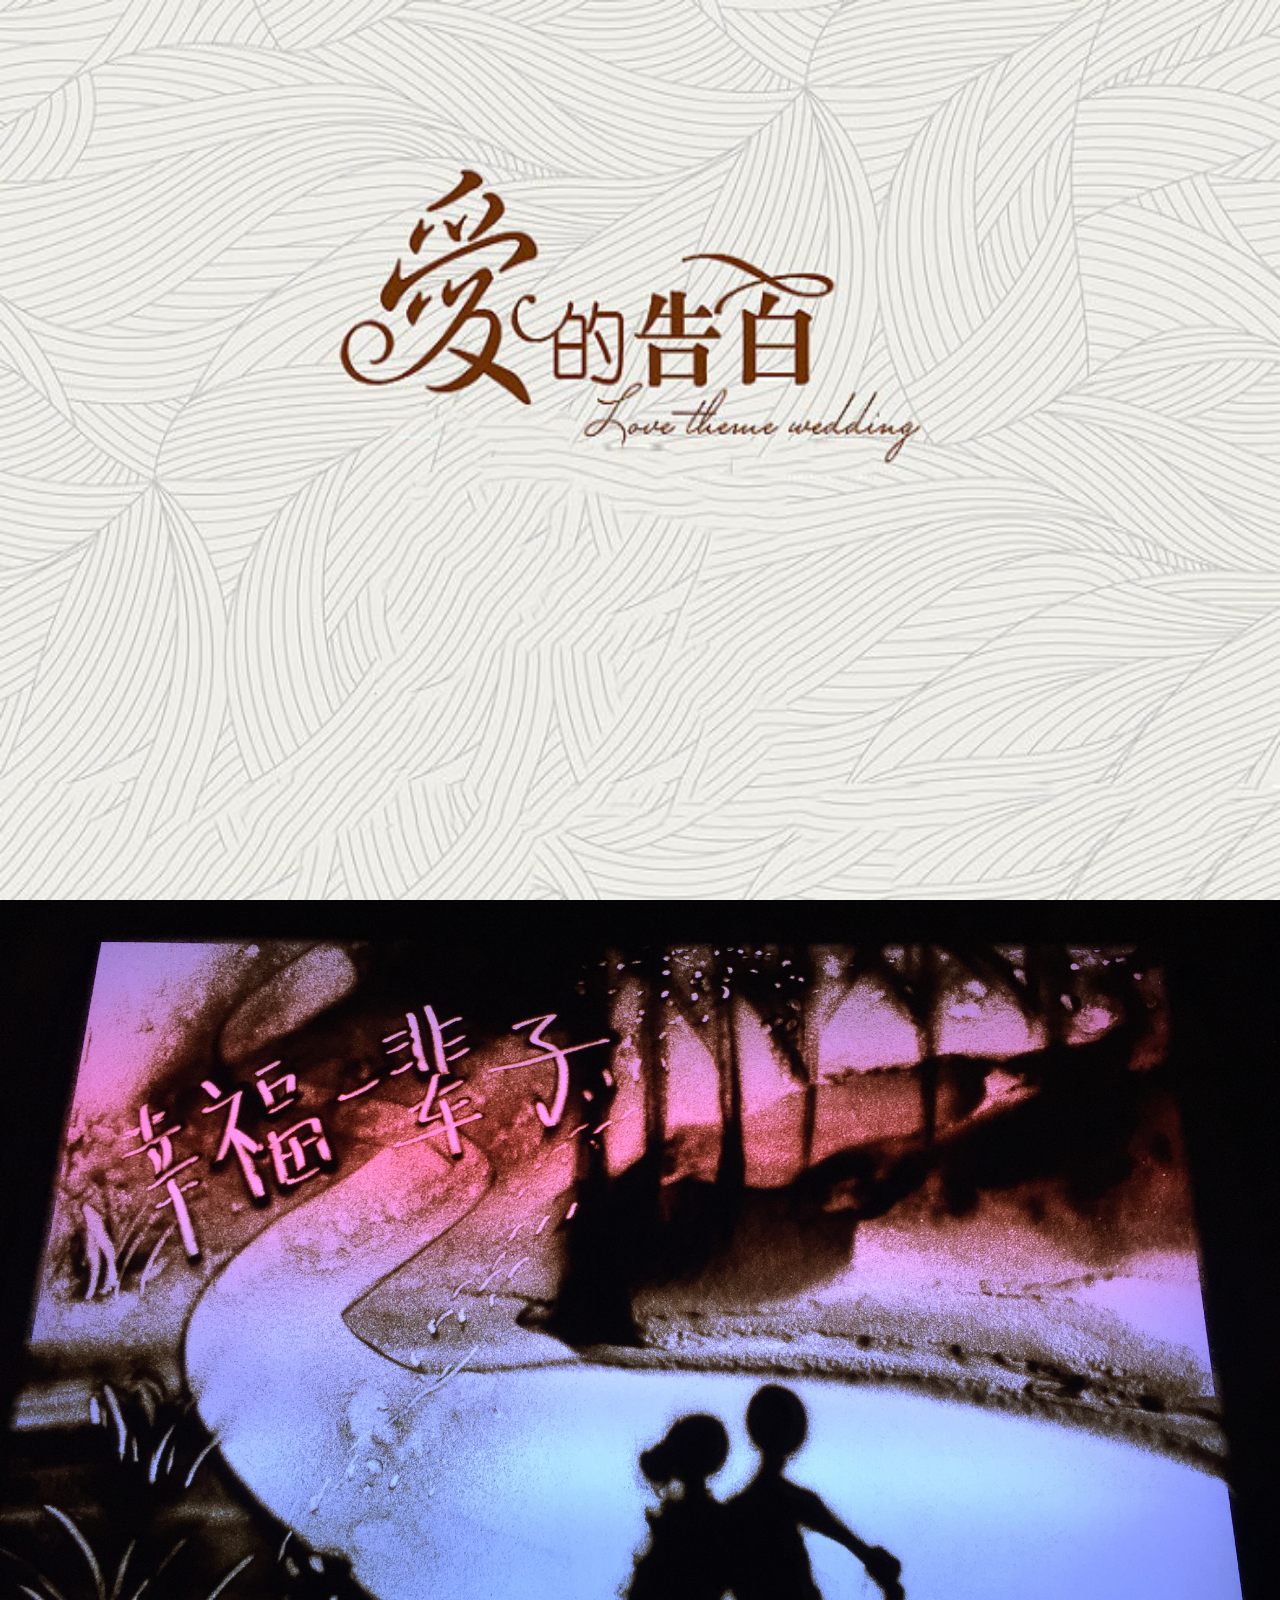
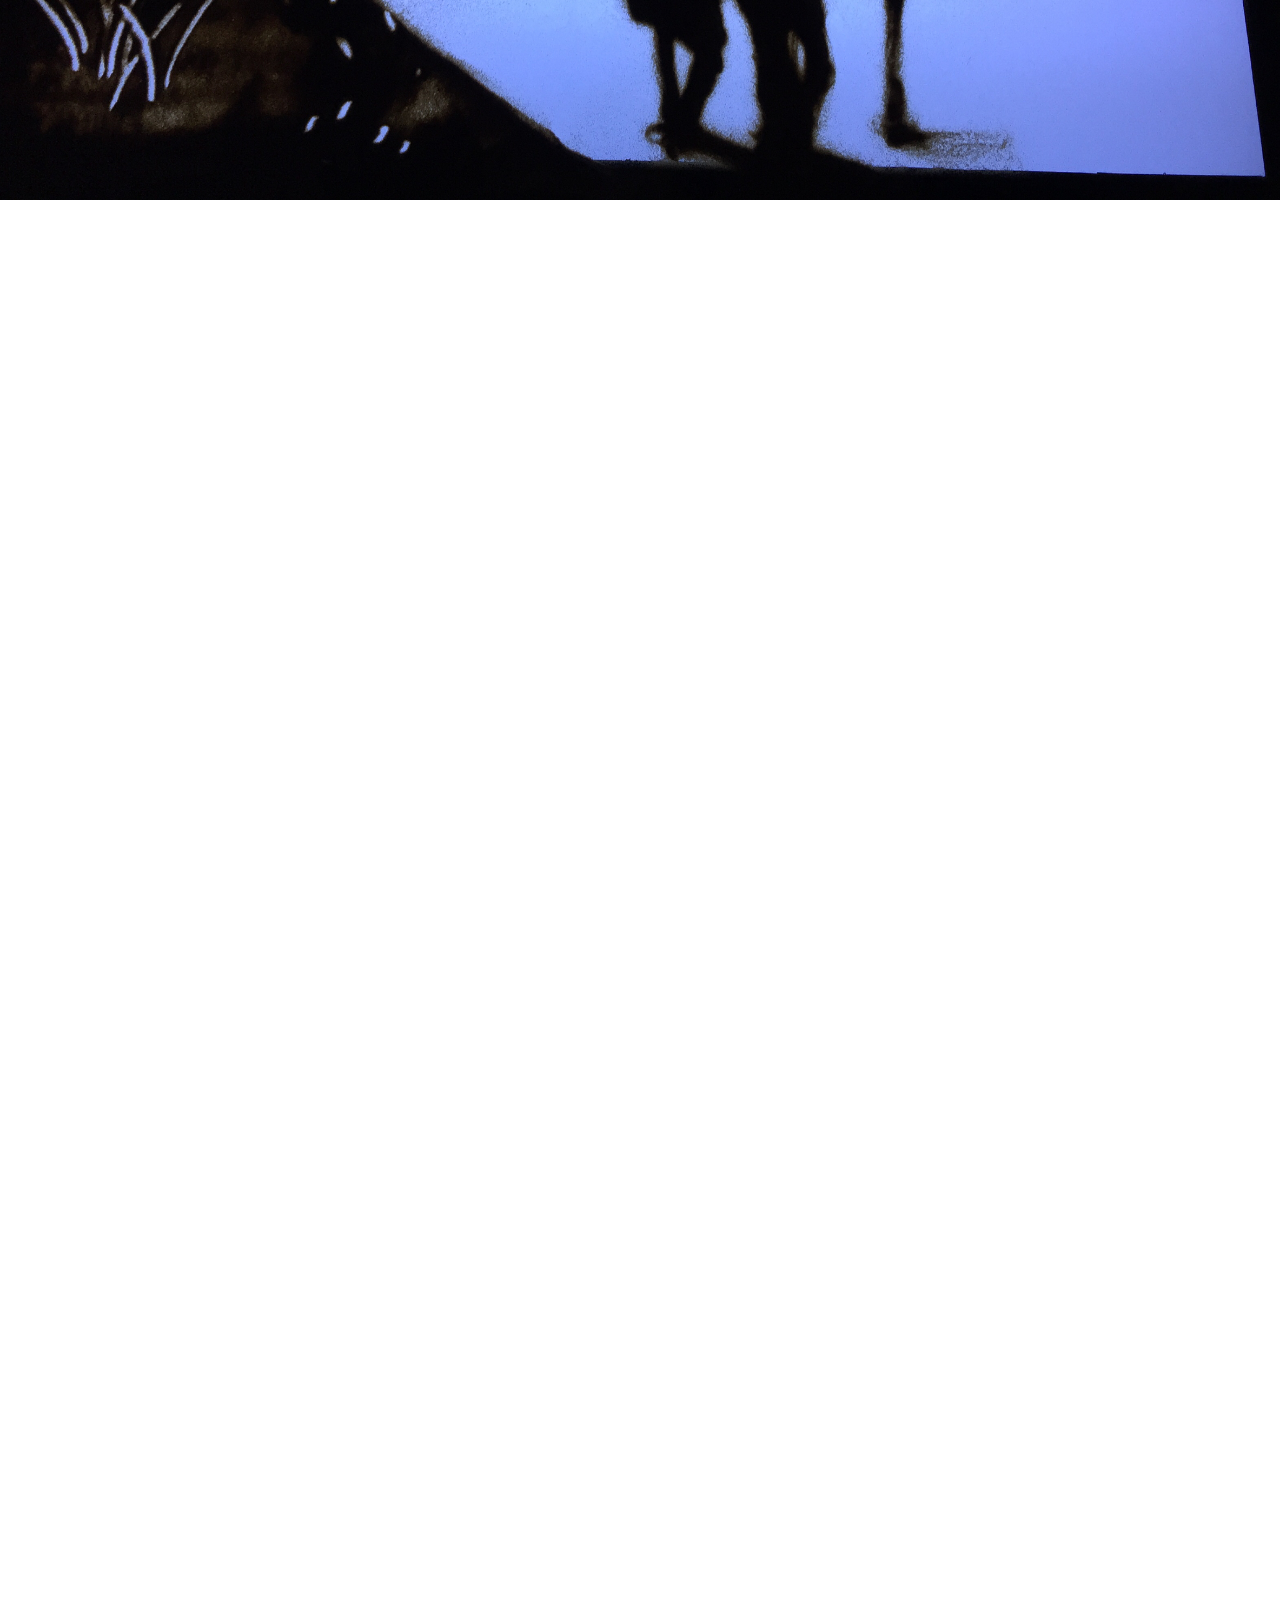
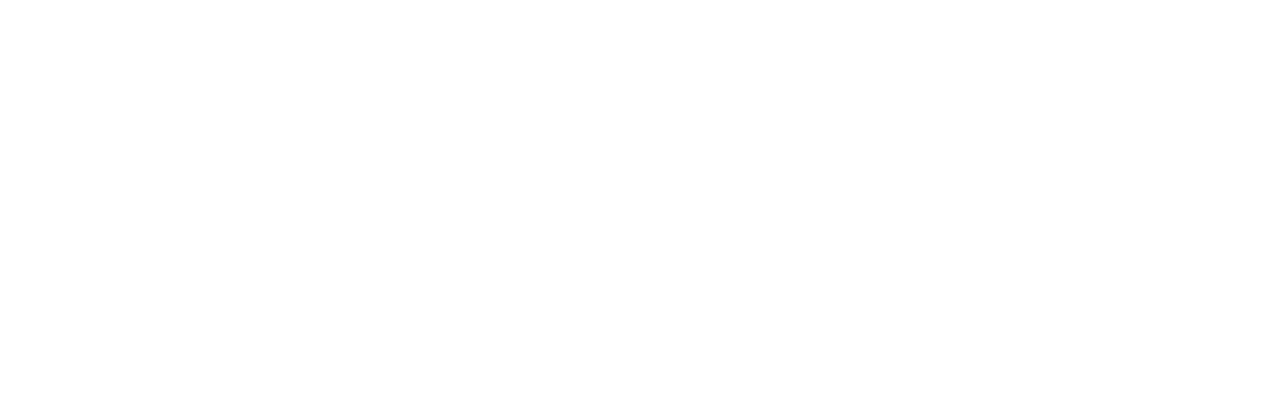
==== love.html @ 3861c50b "love 2018-11-20" ====
<!DOCTYPE html>
<html lang="en">
<head>
	<meta charset="UTF-8">
	<title>LOVE</title>
	<link rel="stylesheet" href="./css/love.css">
</head>
<body>
	<div class="container">
		<div class="kong"></div>
		<div class='first'>
			<div wz='3'></div>
			<div wz='11'></div>
		</div>
		<div>
			<div wz='1'></div>
			<div wz='4'></div>
			<div wz='7'></div>
			<div wz='12'></div>
			<div wz='15'></div>
		</div>
		<div>
			<div wz='2'></div>
			<div wz='5'></div>
			<div wz='8'></div>
			<div wz='13'></div>
			<div wz='16'></div>
		</div>
		<div>
			<div wz='6'></div>
			<div wz='9'></div>
			<div wz='14'></div>
		</div>
		<div>
			<div wz='10'></div>
		</div>
	</div>
	<script src="./js/jquery-1.min.js"></script>
	<script src="./js/love.js"></script>
</body>
</html>
---- css/love.css ----
html,body{
	margin: 0;
	padding: 0;
	width: 100%;
	height: 100%;
	overflow: hidden;
}
.container{
	position: absolute;
	top: 0;
	left: 0;
	transition: 1s;
	/*padding: 0 5%;*/
}

.container>div:not(.kong){
	display: flex;
	align-items: center;
	justify-content: center;
	flex-direction: row;
}
.kong{
	/*height: 200px;*/
}
.container>div>div{
	/*flex: 1;*/
	/*border: 1px solid black;*/
	background: red;
	/*padding: 5px;*/
	/* display: flex;
	align-items: center;
	justify-content: center;
	flex-direction: column; */
}

.content{
	position: fixed;
	font-size: 36px;
	color: #00c2ff;
}
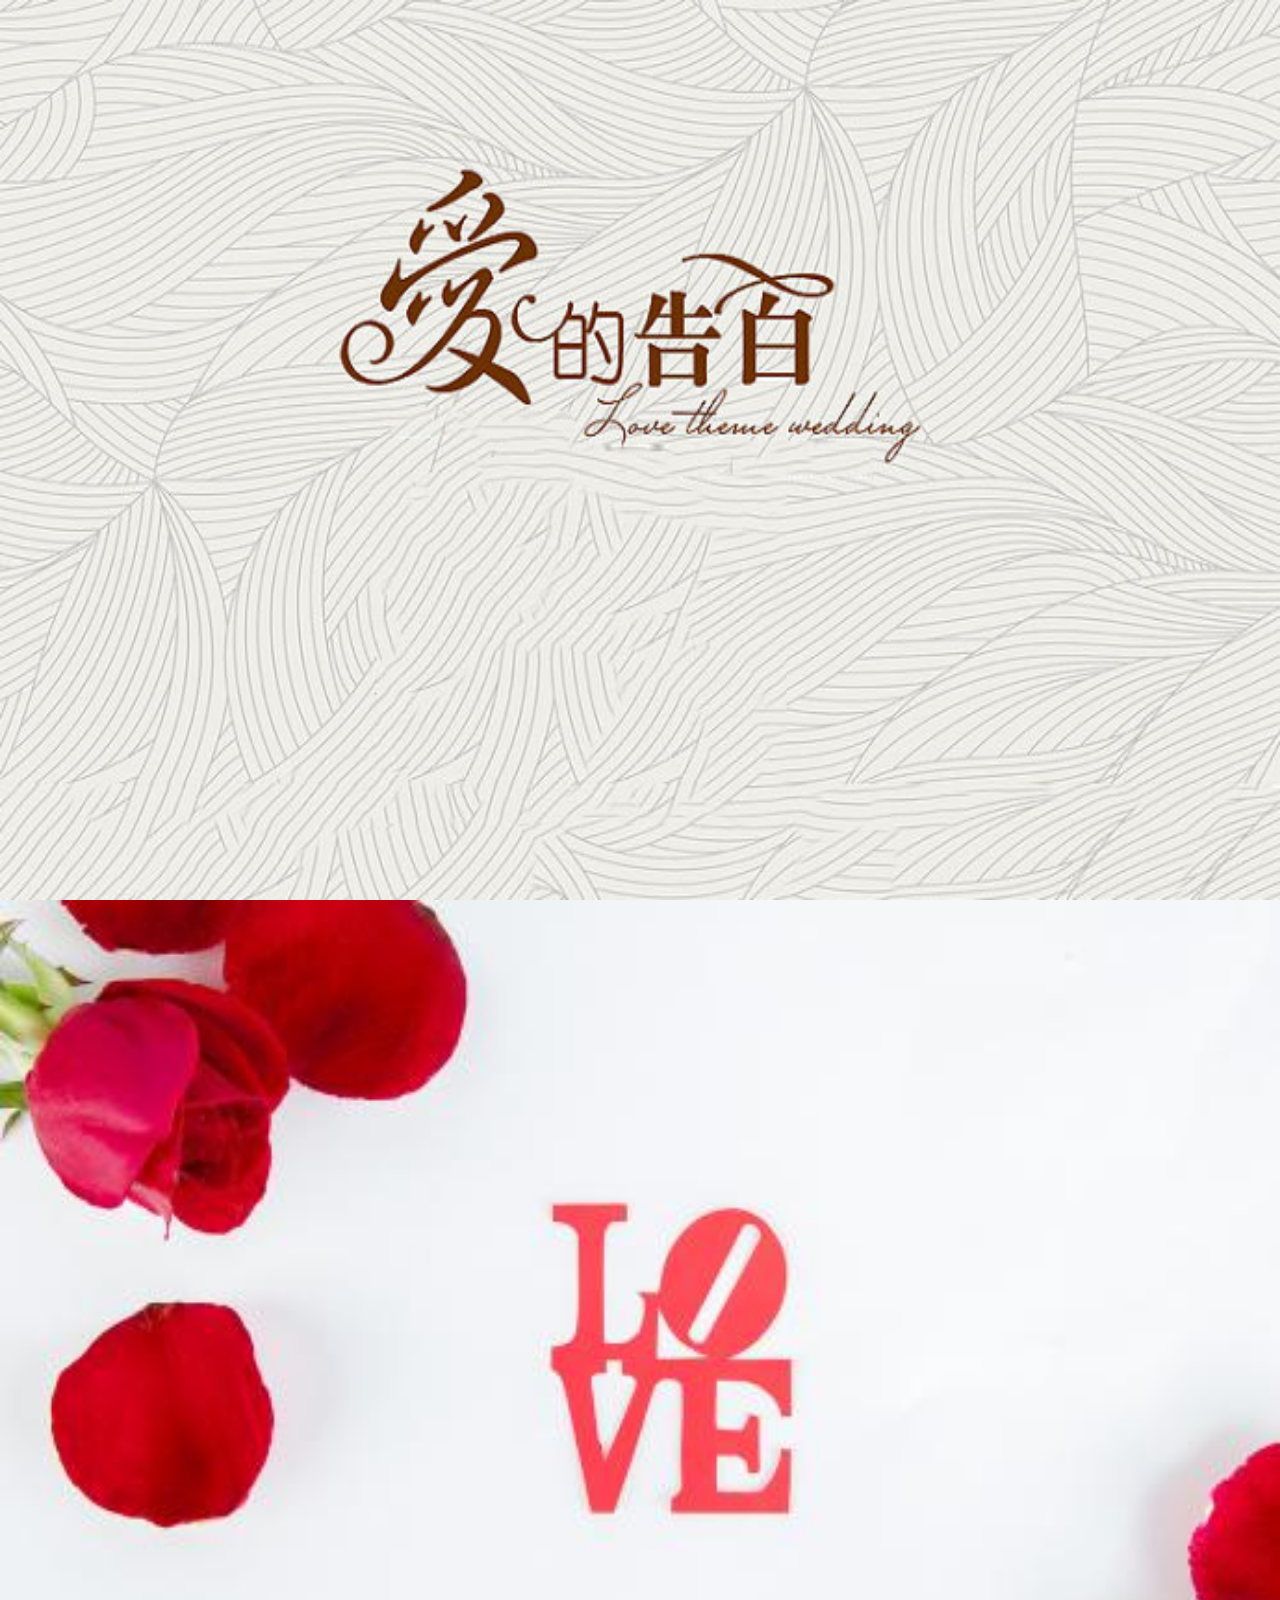
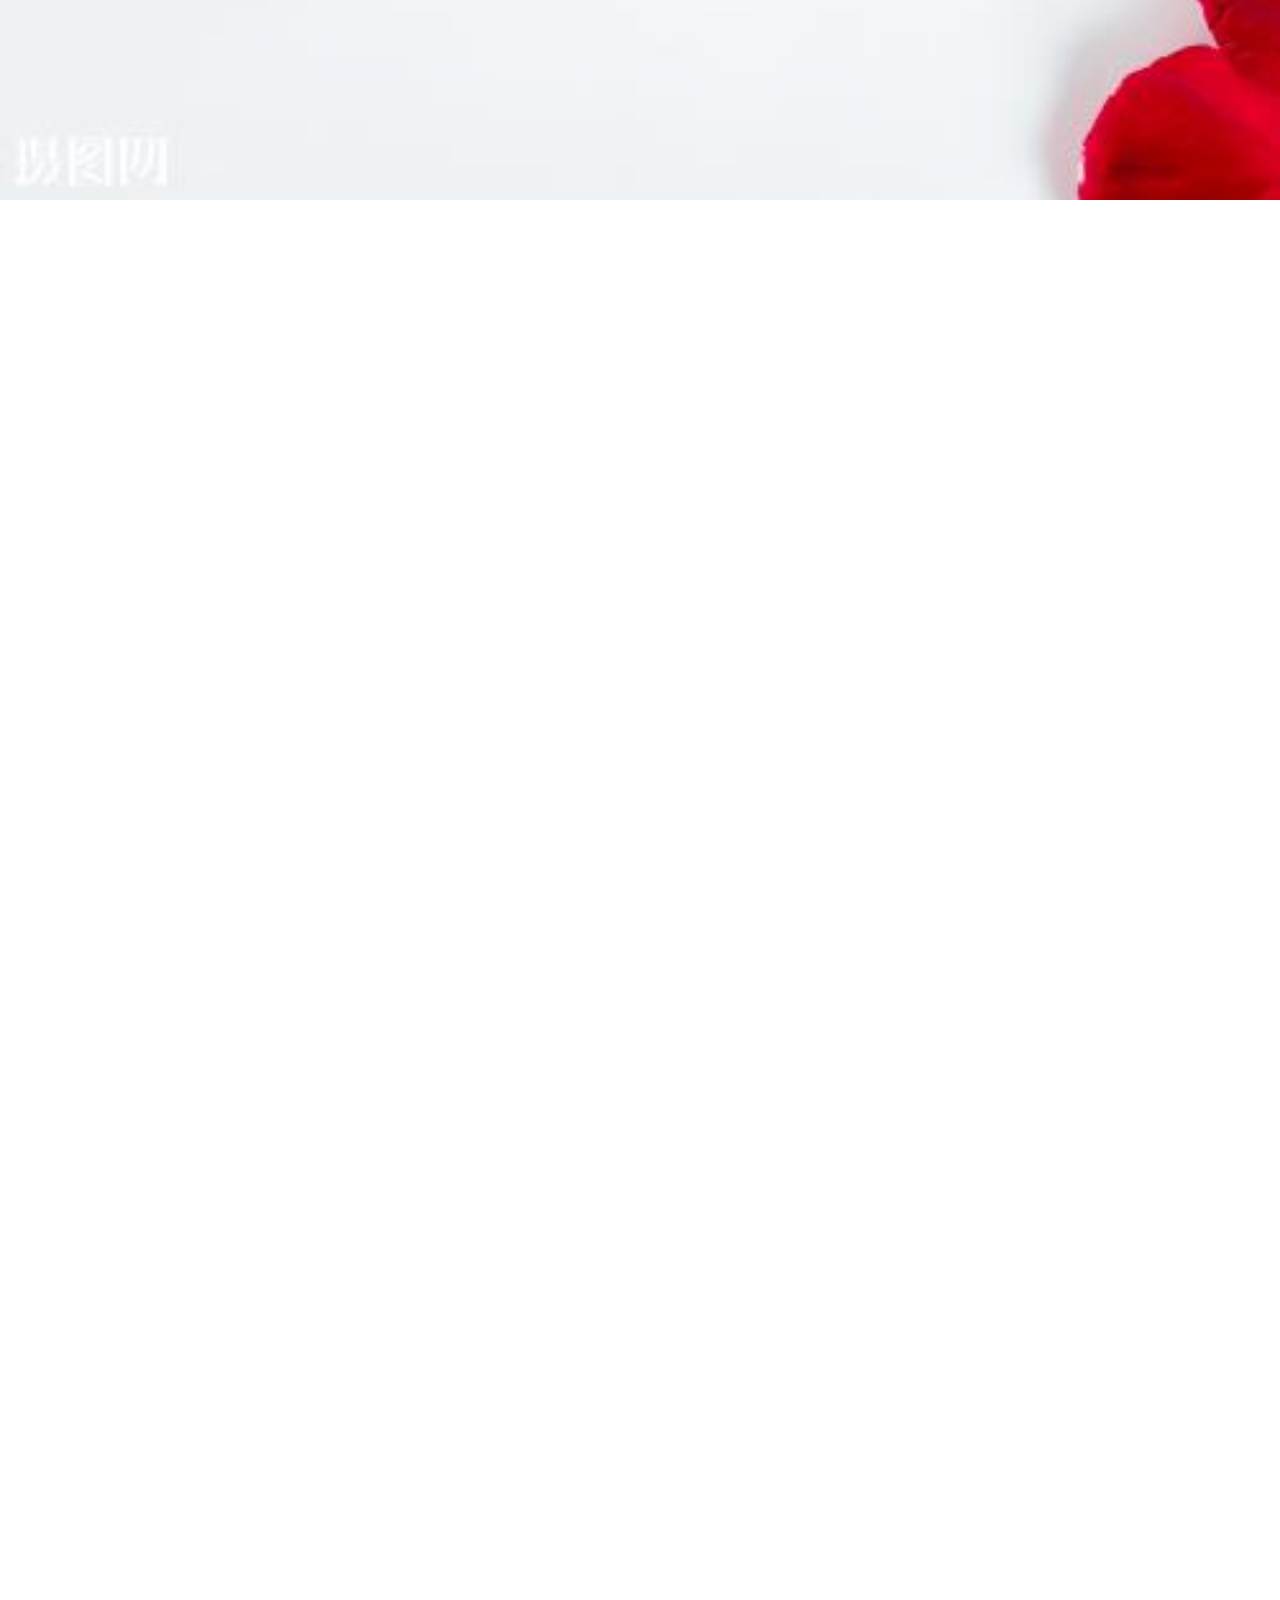
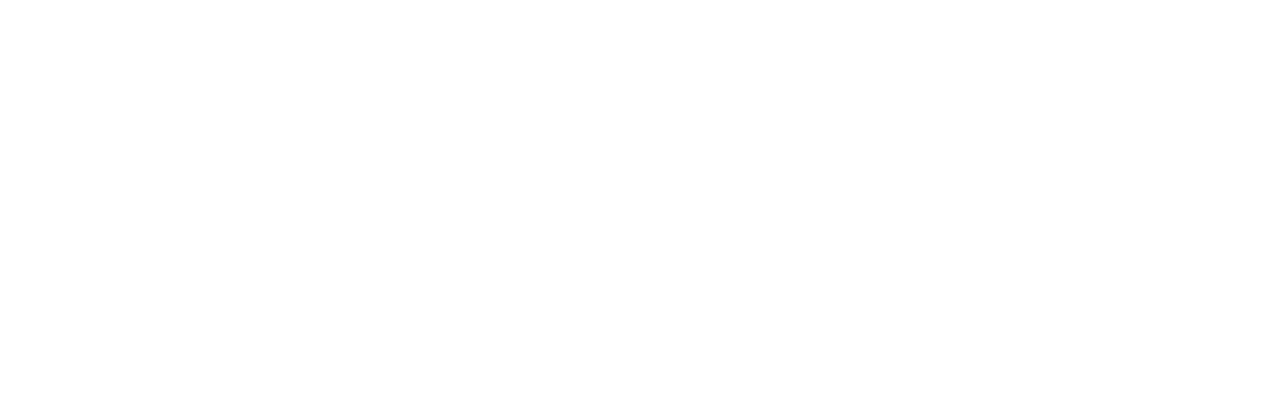
==== commit 0ca7dc73: "logo" ====
--- a/love.html
+++ b/love.html
@@ -4,6 +4,7 @@
 	<meta charset="UTF-8">
 	<title>LOVE</title>
 	<link rel="stylesheet" href="./css/love.css">
+	<link rel="icon" href="./images/favicon.ico" type="image/x-icon"/>
 </head>
 <body>
 	<div class="container">
@@ -35,6 +36,9 @@
 			<div wz='10'></div>
 		</div>
 	</div>
+	<audio id='audio' autoplay='autoplay' >
+		<source src="./musics/nuannuan.mp3" type="audio/mpeg" />
+	</audio>
 	<script src="./js/jquery-1.min.js"></script>
 	<script src="./js/love.js"></script>
 </body>
